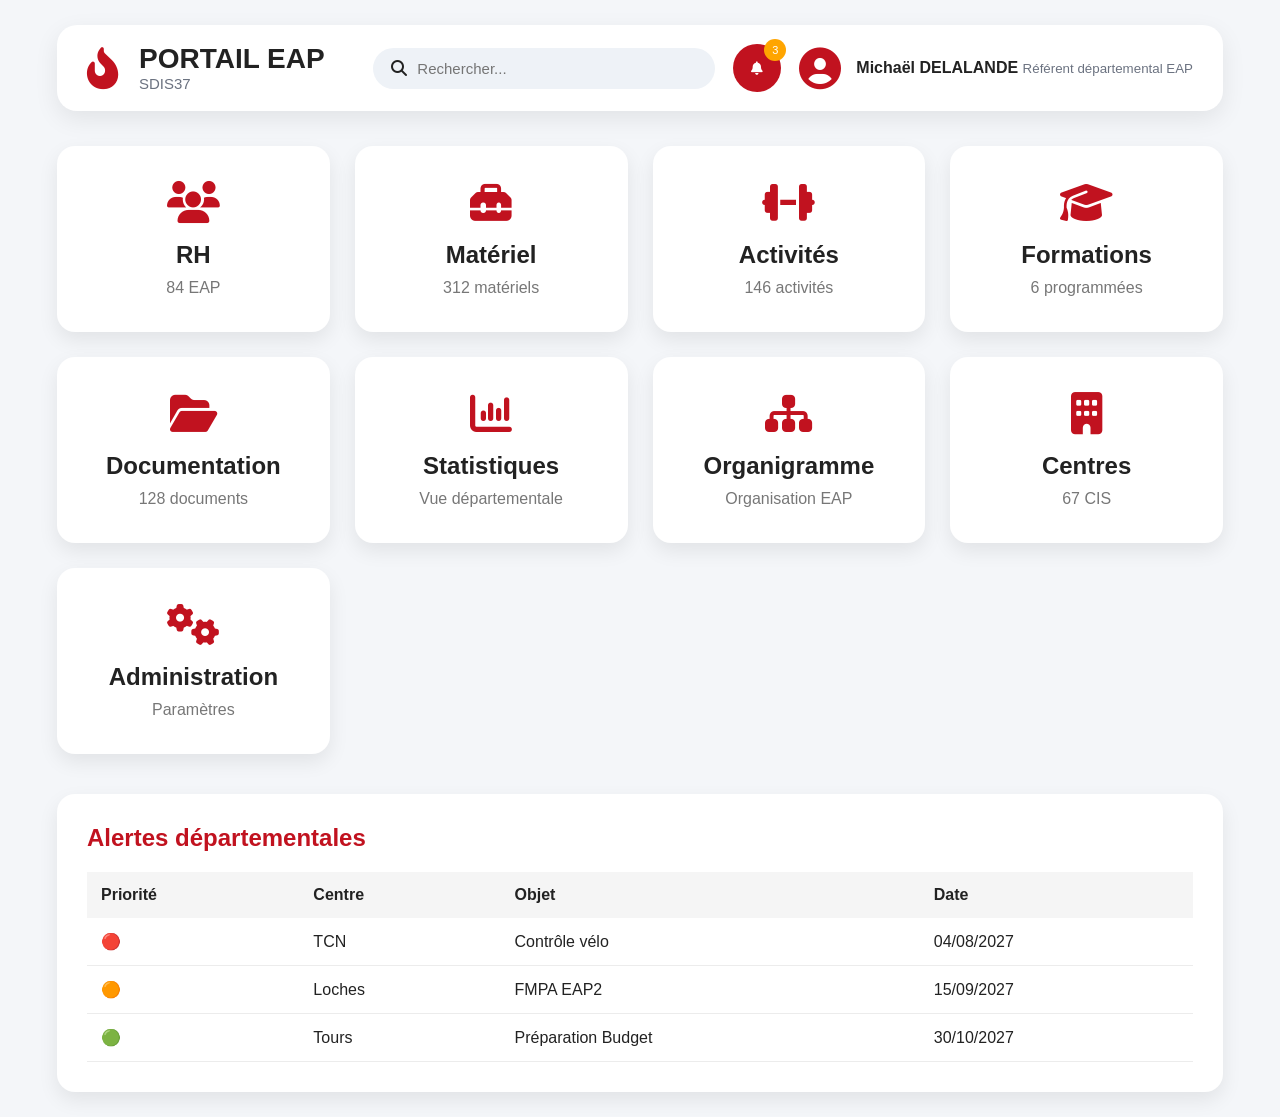
==== index.html @ 797fe512 "Version 1.0 - Base du portail" ====
<!DOCTYPE html>
<html lang="fr">

<head>

    <meta charset="UTF-8">
    <meta name="viewport" content="width=device-width, initial-scale=1.0">

    <title>PORTAIL EAP SDIS37</title>

    <!-- CSS -->
    <link rel="stylesheet" href="css/style.css">

    <!-- Font Awesome -->
    <link rel="stylesheet"
          href="https://cdnjs.cloudflare.com/ajax/libs/font-awesome/6.7.2/css/all.min.css">

</head>

<body>

<div class="container">

    <!-- ==========================
            EN TÊTE
    =========================== -->

    <header class="topbar">

        <div class="logo">

            <i class="fa-solid fa-fire-flame-curved"></i>

            <div>

                <h1>PORTAIL EAP</h1>

                <span>SDIS37</span>

            </div>

        </div>

        <div class="actions">

            <div class="search">

                <i class="fa-solid fa-magnifying-glass"></i>

                <input
                    type="text"
                    placeholder="Rechercher..."
                >

            </div>

            <button class="notification">

                <i class="fa-solid fa-bell"></i>

                <span>3</span>

            </button>

            <div class="profil">

                <i class="fa-solid fa-circle-user"></i>

                <div>

                    <strong>Michaël DELALANDE</strong>

                    <small>Référent départemental EAP</small>

                </div>

            </div>

        </div>

    </header>

    <!-- ==========================
            TABLEAU DE BORD
    =========================== -->

    <main>

        <section class="dashboard">

            <a href="pages/rh.html" class="bloc">

    <i class="fa-solid fa-users"></i>

    <h2>RH</h2>

    <p>84 EAP</p>

</a>

            <div class="bloc">

                <i class="fa-solid fa-toolbox"></i>

                <h2>Matériel</h2>

                <p>312 matériels</p>

            </div>

            <div class="bloc">

                <i class="fa-solid fa-dumbbell"></i>

                <h2>Activités</h2>

                <p>146 activités</p>

            </div>

            <div class="bloc">

                <i class="fa-solid fa-graduation-cap"></i>

                <h2>Formations</h2>

                <p>6 programmées</p>

            </div>

            <div class="bloc">

                <i class="fa-solid fa-folder-open"></i>

                <h2>Documentation</h2>

                <p>128 documents</p>

            </div>

            <div class="bloc">

                <i class="fa-solid fa-chart-column"></i>

                <h2>Statistiques</h2>

                <p>Vue départementale</p>

            </div>

            <div class="bloc">

                <i class="fa-solid fa-sitemap"></i>

                <h2>Organigramme</h2>

                <p>Organisation EAP</p>

            </div>

            <div class="bloc">

                <i class="fa-solid fa-building"></i>

                <h2>Centres</h2>

                <p>67 CIS</p>

            </div>

            <div class="bloc">

                <i class="fa-solid fa-gears"></i>

                <h2>Administration</h2>

                <p>Paramètres</p>

            </div>

        </section>

        <section class="alertes">

            <h2>Alertes départementales</h2>

            <table>

                <thead>

                    <tr>

                        <th>Priorité</th>
                        <th>Centre</th>
                        <th>Objet</th>
                        <th>Date</th>

                    </tr>

                </thead>

                <tbody>

                    <tr>

                        <td>🔴</td>
                        <td>TCN</td>
                        <td>Contrôle vélo</td>
                        <td>04/08/2027</td>

                    </tr>

                    <tr>

                        <td>🟠</td>
                        <td>Loches</td>
                        <td>FMPA EAP2</td>
                        <td>15/09/2027</td>

                    </tr>

                    <tr>

                        <td>🟢</td>
                        <td>Tours</td>
                        <td>Préparation Budget</td>
                        <td>30/10/2027</td>

                    </tr>

                </tbody>

            </table>

        </section>

    </main>

</div>

<script src="js/app.js"></script>

</body>

</html>
---- css/style.css ----
/* ==========================================================
   PORTAIL EAP SDIS37
   Version 0.4
   Auteur : ChatGPT + Michaël DELALANDE
========================================================== */

:root{

    --rouge:#c1121f;
    --rouge-hover:#9f0f19;

    --fond:#f4f6f9;

    --blanc:#ffffff;

    --gris:#6b7280;

    --gris-clair:#eef2f7;

    --vert:#22c55e;

    --orange:#f59e0b;

    --bleu:#2563eb;

    --ombre:0 8px 24px rgba(0,0,0,.08);

    --arrondi:18px;

}

*{

    margin:0;

    padding:0;

    box-sizing:border-box;

    font-family:"Segoe UI",sans-serif;

}

body{

    background:var(--fond);

    color:#222;

}

.container{

    width:95%;

    max-width:1700px;

    margin:auto;

    padding:25px;

}

/* ==========================
   HEADER
========================== */

.topbar{

    background:white;

    border-radius:20px;

    box-shadow:var(--ombre);

    padding:18px 30px;

    display:flex;

    justify-content:space-between;

    align-items:center;

    margin-bottom:30px;

}

.logo{

    display:flex;

    align-items:center;

    gap:20px;

}

.logo i{

    font-size:42px;

    color:var(--rouge);

}

.logo h1{

    font-size:28px;

}

.logo span{

    color:var(--gris);

    font-size:15px;

}

/* ==========================
   ACTIONS
========================== */

.actions{

    display:flex;

    align-items:center;

    gap:18px;

}

.search{

    display:flex;

    align-items:center;

    gap:10px;

    background:var(--gris-clair);

    padding:12px 18px;

    border-radius:40px;

}

.search input{

    border:none;

    outline:none;

    background:none;

    width:280px;

    font-size:15px;

}

.notification{

    border:none;

    cursor:pointer;

    background:var(--rouge);

    color:white;

    width:48px;

    height:48px;

    border-radius:50%;

    position:relative;

    transition:.25s;

}

.notification:hover{

    background:var(--rouge-hover);

}

.notification span{

    position:absolute;

    top:-5px;

    right:-5px;

    width:22px;

    height:22px;

    border-radius:50%;

    background:orange;

    color:white;

    display:flex;

    justify-content:center;

    align-items:center;

    font-size:11px;

}

.profil{

    display:flex;

    align-items:center;

    gap:15px;

}

.profil i{

    font-size:42px;

    color:var(--rouge);

}

.profil small{

    color:var(--gris);

}/*======================================================
TABLEAU DE BORD
======================================================*/

.dashboard{

    display:grid;

    grid-template-columns:repeat(auto-fit,minmax(260px,1fr));

    gap:25px;

    margin-top:35px;

    margin-bottom:40px;

}

.bloc{

    background:white;

    border-radius:18px;

    padding:35px;

    box-shadow:0 8px 20px rgba(0,0,0,.08);

    transition:.25s;

    cursor:pointer;

    text-align:center;

}

.bloc:hover{

    transform:translateY(-8px);

    box-shadow:0 18px 35px rgba(0,0,0,.12);

}

.bloc i{

    font-size:42px;

    color:var(--rouge);

    margin-bottom:18px;

}

.bloc h2{

    font-size:24px;

    margin-bottom:10px;

}

.bloc p{

    color:#777;

}.bloc{

    text-decoration:none;

    color:#222;

}

/*======================================================
ALERTES
======================================================*/

.alertes{

    background:white;

    border-radius:18px;

    padding:30px;

    box-shadow:0 8px 20px rgba(0,0,0,.08);

}

.alertes h2{

    color:var(--rouge);

    margin-bottom:20px;

}

table{

    width:100%;

    border-collapse:collapse;

}

th{

    background:#f5f5f5;

    text-align:left;

    padding:14px;

}

td{

    padding:14px;

    border-bottom:1px solid #ececec;

}

tbody tr:hover{

    background:#fafafa;

}
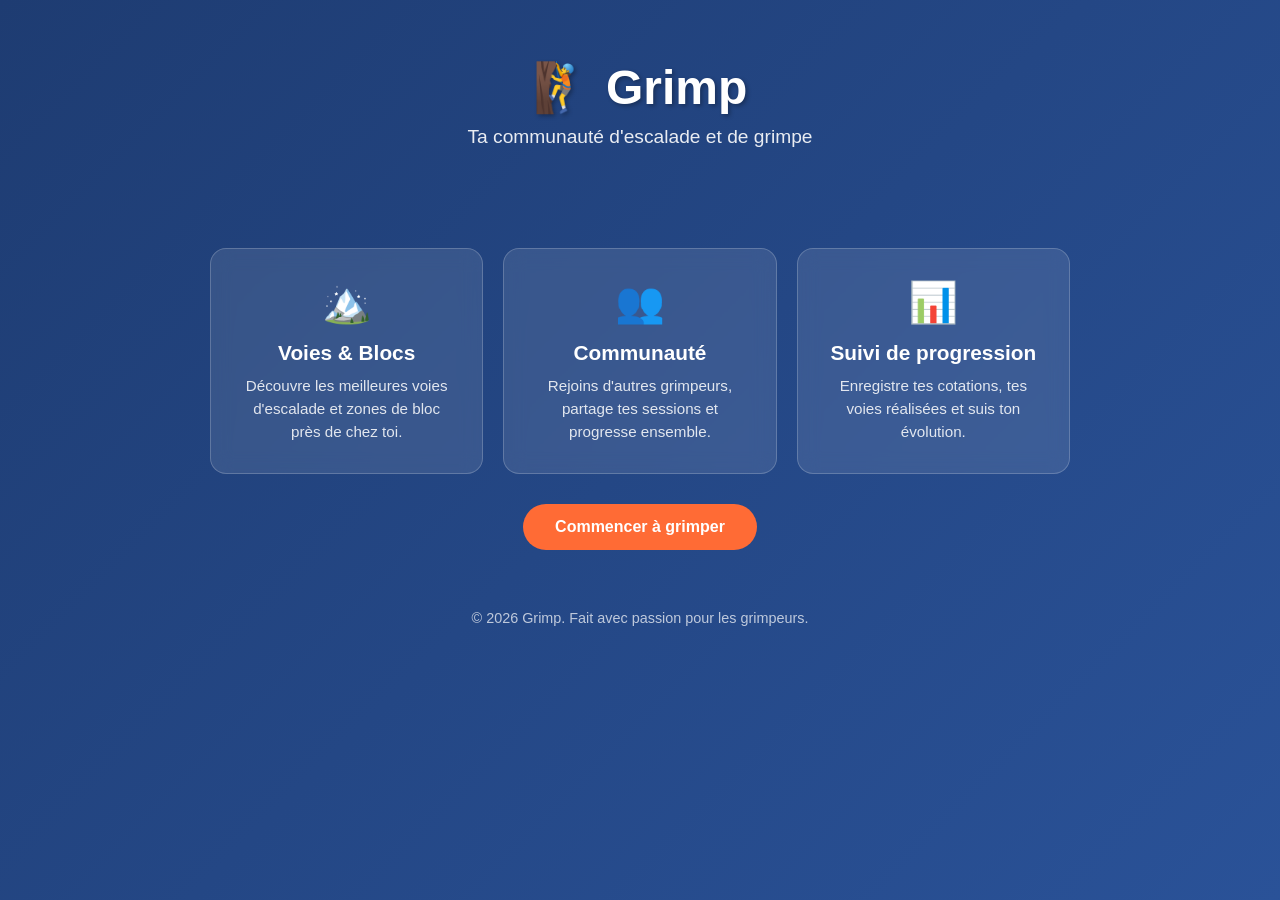
==== commit bae05717: "nouveau code index.html" ====
--- a/index.html
+++ b/index.html
@@ -1,245 +1,147 @@
 <!DOCTYPE html>
 <html lang="fr">
+<head>
+  <meta charset="UTF-8">
+  <meta name="viewport" content="width=device-width, initial-scale=1.0">
+  <title>Grimp - Escalade & Grimpe</title>
+  <style>
+    * {
+      margin: 0;
+      padding: 0;
+      box-sizing: border-box;
+    }
 
-<head>
+    body {
+      font-family: 'Segoe UI', Arial, sans-serif;
+      background: linear-gradient(135deg, #1e3c72 0%, #2a5298 100%);
+      color: #fff;
+      min-height: 100vh;
+    }
 
-    <meta charset="UTF-8">
-    <meta name="viewport" content="width=device-width, initial-scale=1.0">
+    header {
+      text-align: center;
+      padding: 60px 20px 40px;
+    }
 
-    <title>PORTAIL EAP SDIS37</title>
+    header h1 {
+      font-size: 3rem;
+      margin-bottom: 10px;
+      text-shadow: 2px 2px 4px rgba(0,0,0,0.3);
+    }
 
-    <!-- CSS -->
-    <link rel="stylesheet" href="css/style.css">
+    header p {
+      font-size: 1.2rem;
+      opacity: 0.9;
+    }
 
-    <!-- Font Awesome -->
-    <link rel="stylesheet"
-          href="https://cdnjs.cloudflare.com/ajax/libs/font-awesome/6.7.2/css/all.min.css">
+    .container {
+      max-width: 900px;
+      margin: 0 auto;
+      padding: 20px;
+    }
 
+    .cards {
+      display: grid;
+      grid-template-columns: repeat(auto-fit, minmax(250px, 1fr));
+      gap: 20px;
+      margin-top: 40px;
+    }
+
+    .card {
+      background: rgba(255, 255, 255, 0.1);
+      backdrop-filter: blur(10px);
+      border-radius: 16px;
+      padding: 30px;
+      text-align: center;
+      transition: transform 0.3s ease, background 0.3s ease;
+      border: 1px solid rgba(255, 255, 255, 0.2);
+    }
+
+    .card:hover {
+      transform: translateY(-8px);
+      background: rgba(255, 255, 255, 0.18);
+    }
+
+    .card .icon {
+      font-size: 2.5rem;
+      margin-bottom: 15px;
+    }
+
+    .card h3 {
+      margin-bottom: 10px;
+      font-size: 1.3rem;
+    }
+
+    .card p {
+      opacity: 0.85;
+      font-size: 0.95rem;
+      line-height: 1.5;
+    }
+
+    footer {
+      text-align: center;
+      padding: 40px 20px;
+      opacity: 0.7;
+      font-size: 0.9rem;
+    }
+
+    .btn {
+      display: inline-block;
+      margin-top: 30px;
+      padding: 14px 32px;
+      background: #ff6b35;
+      color: #fff;
+      text-decoration: none;
+      border-radius: 30px;
+      font-weight: bold;
+      transition: background 0.3s ease;
+    }
+
+    .btn:hover {
+      background: #e85a2a;
+    }
+
+    .center {
+      text-align: center;
+    }
+  </style>
 </head>
-
 <body>
 
-<div class="container">
+  <header>
+    <h1>🧗 Grimp</h1>
+    <p>Ta communauté d'escalade et de grimpe</p>
+  </header>
 
-    <!-- ==========================
-            EN TÊTE
-    =========================== -->
+  <div class="container">
+    <div class="cards">
+      <div class="card">
+        <div class="icon">🏔️</div>
+        <h3>Voies & Blocs</h3>
+        <p>Découvre les meilleures voies d'escalade et zones de bloc près de chez toi.</p>
+      </div>
 
-    <header class="topbar">
+      <div class="card">
+        <div class="icon">👥</div>
+        <h3>Communauté</h3>
+        <p>Rejoins d'autres grimpeurs, partage tes sessions et progresse ensemble.</p>
+      </div>
 
-        <div class="logo">
+      <div class="card">
+        <div class="icon">📊</div>
+        <h3>Suivi de progression</h3>
+        <p>Enregistre tes cotations, tes voies réalisées et suis ton évolution.</p>
+      </div>
+    </div>
 
-            <i class="fa-solid fa-fire-flame-curved"></i>
+    <div class="center">
+      <a href="#" class="btn">Commencer à grimper</a>
+    </div>
+  </div>
 
-            <div>
-
-                <h1>PORTAIL EAP</h1>
-
-                <span>SDIS37</span>
-
-            </div>
-
-        </div>
-
-        <div class="actions">
-
-            <div class="search">
-
-                <i class="fa-solid fa-magnifying-glass"></i>
-
-                <input
-                    type="text"
-                    placeholder="Rechercher..."
-                >
-
-            </div>
-
-            <button class="notification">
-
-                <i class="fa-solid fa-bell"></i>
-
-                <span>3</span>
-
-            </button>
-
-            <div class="profil">
-
-                <i class="fa-solid fa-circle-user"></i>
-
-                <div>
-
-                    <strong>Michaël DELALANDE</strong>
-
-                    <small>Référent départemental EAP</small>
-
-                </div>
-
-            </div>
-
-        </div>
-
-    </header>
-
-    <!-- ==========================
-            TABLEAU DE BORD
-    =========================== -->
-
-    <main>
-
-        <section class="dashboard">
-
-            <a href="pages/rh.html" class="bloc">
-
-    <i class="fa-solid fa-users"></i>
-
-    <h2>RH</h2>
-
-    <p>84 EAP</p>
-
-</a>
-
-            <div class="bloc">
-
-                <i class="fa-solid fa-toolbox"></i>
-
-                <h2>Matériel</h2>
-
-                <p>312 matériels</p>
-
-            </div>
-
-            <div class="bloc">
-
-                <i class="fa-solid fa-dumbbell"></i>
-
-                <h2>Activités</h2>
-
-                <p>146 activités</p>
-
-            </div>
-
-            <div class="bloc">
-
-                <i class="fa-solid fa-graduation-cap"></i>
-
-                <h2>Formations</h2>
-
-                <p>6 programmées</p>
-
-            </div>
-
-            <div class="bloc">
-
-                <i class="fa-solid fa-folder-open"></i>
-
-                <h2>Documentation</h2>
-
-                <p>128 documents</p>
-
-            </div>
-
-            <div class="bloc">
-
-                <i class="fa-solid fa-chart-column"></i>
-
-                <h2>Statistiques</h2>
-
-                <p>Vue départementale</p>
-
-            </div>
-
-            <div class="bloc">
-
-                <i class="fa-solid fa-sitemap"></i>
-
-                <h2>Organigramme</h2>
-
-                <p>Organisation EAP</p>
-
-            </div>
-
-            <div class="bloc">
-
-                <i class="fa-solid fa-building"></i>
-
-                <h2>Centres</h2>
-
-                <p>67 CIS</p>
-
-            </div>
-
-            <div class="bloc">
-
-                <i class="fa-solid fa-gears"></i>
-
-                <h2>Administration</h2>
-
-                <p>Paramètres</p>
-
-            </div>
-
-        </section>
-
-        <section class="alertes">
-
-            <h2>Alertes départementales</h2>
-
-            <table>
-
-                <thead>
-
-                    <tr>
-
-                        <th>Priorité</th>
-                        <th>Centre</th>
-                        <th>Objet</th>
-                        <th>Date</th>
-
-                    </tr>
-
-                </thead>
-
-                <tbody>
-
-                    <tr>
-
-                        <td>🔴</td>
-                        <td>TCN</td>
-                        <td>Contrôle vélo</td>
-                        <td>04/08/2027</td>
-
-                    </tr>
-
-                    <tr>
-
-                        <td>🟠</td>
-                        <td>Loches</td>
-                        <td>FMPA EAP2</td>
-                        <td>15/09/2027</td>
-
-                    </tr>
-
-                    <tr>
-
-                        <td>🟢</td>
-                        <td>Tours</td>
-                        <td>Préparation Budget</td>
-                        <td>30/10/2027</td>
-
-                    </tr>
-
-                </tbody>
-
-            </table>
-
-        </section>
-
-    </main>
-
-</div>
-
-<script src="js/app.js"></script>
+  <footer>
+    <p>&copy; 2026 Grimp. Fait avec passion pour les grimpeurs.</p>
+  </footer>
 
 </body>
-
-</html>+</html>
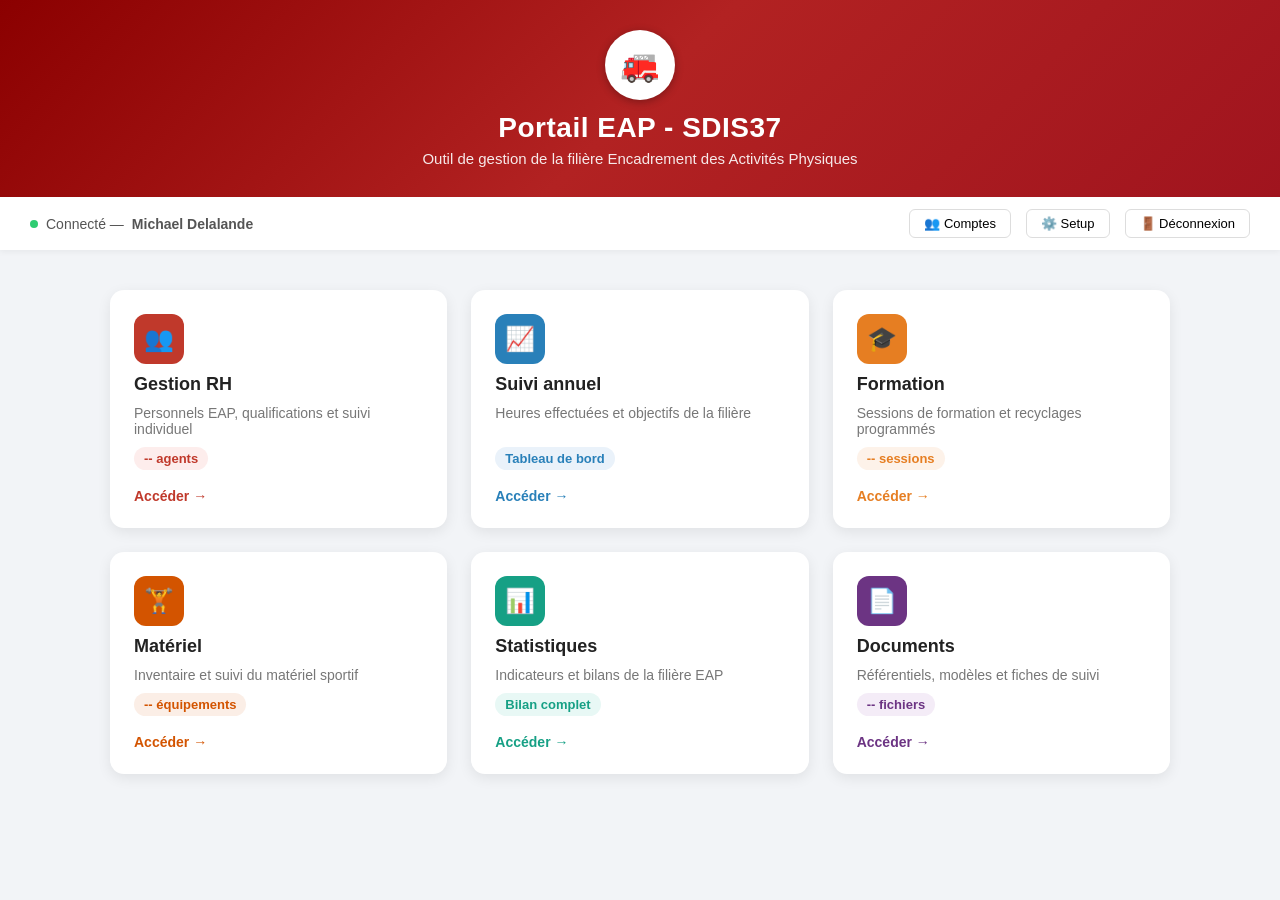
==== commit aec971a0: "nouveau index.html" ====
--- a/index.html
+++ b/index.html
@@ -1,147 +1,249 @@
 <!DOCTYPE html>
 <html lang="fr">
 <head>
-  <meta charset="UTF-8">
-  <meta name="viewport" content="width=device-width, initial-scale=1.0">
-  <title>Grimp - Escalade & Grimpe</title>
-  <style>
-    * {
-      margin: 0;
-      padding: 0;
-      box-sizing: border-box;
-    }
-
-    body {
-      font-family: 'Segoe UI', Arial, sans-serif;
-      background: linear-gradient(135deg, #1e3c72 0%, #2a5298 100%);
-      color: #fff;
-      min-height: 100vh;
-    }
-
-    header {
-      text-align: center;
-      padding: 60px 20px 40px;
-    }
-
-    header h1 {
-      font-size: 3rem;
-      margin-bottom: 10px;
-      text-shadow: 2px 2px 4px rgba(0,0,0,0.3);
-    }
-
-    header p {
-      font-size: 1.2rem;
-      opacity: 0.9;
-    }
-
-    .container {
-      max-width: 900px;
-      margin: 0 auto;
-      padding: 20px;
-    }
-
-    .cards {
-      display: grid;
-      grid-template-columns: repeat(auto-fit, minmax(250px, 1fr));
-      gap: 20px;
-      margin-top: 40px;
-    }
-
-    .card {
-      background: rgba(255, 255, 255, 0.1);
-      backdrop-filter: blur(10px);
-      border-radius: 16px;
-      padding: 30px;
-      text-align: center;
-      transition: transform 0.3s ease, background 0.3s ease;
-      border: 1px solid rgba(255, 255, 255, 0.2);
-    }
-
-    .card:hover {
-      transform: translateY(-8px);
-      background: rgba(255, 255, 255, 0.18);
-    }
-
-    .card .icon {
-      font-size: 2.5rem;
-      margin-bottom: 15px;
-    }
-
-    .card h3 {
-      margin-bottom: 10px;
-      font-size: 1.3rem;
-    }
-
-    .card p {
-      opacity: 0.85;
-      font-size: 0.95rem;
-      line-height: 1.5;
-    }
-
-    footer {
-      text-align: center;
-      padding: 40px 20px;
-      opacity: 0.7;
-      font-size: 0.9rem;
-    }
-
-    .btn {
-      display: inline-block;
-      margin-top: 30px;
-      padding: 14px 32px;
-      background: #ff6b35;
-      color: #fff;
-      text-decoration: none;
-      border-radius: 30px;
-      font-weight: bold;
-      transition: background 0.3s ease;
-    }
-
-    .btn:hover {
-      background: #e85a2a;
-    }
-
-    .center {
-      text-align: center;
-    }
-  </style>
+<meta charset="UTF-8">
+<meta name="viewport" content="width=device-width, initial-scale=1.0">
+<title>Portail EAP - SDIS37</title>
+<style>
+  * { margin: 0; padding: 0; box-sizing: border-box; }
+
+  body {
+    font-family: 'Segoe UI', Arial, sans-serif;
+    background: #f2f4f7;
+    color: #333;
+  }
+
+  /* ===== HEADER ===== */
+  header {
+    background: linear-gradient(135deg, #8B0000 0%, #B22222 50%, #A0141E 100%);
+    color: #fff;
+    padding: 30px 20px;
+    text-align: center;
+    box-shadow: 0 4px 12px rgba(0,0,0,0.2);
+  }
+
+  .emblem {
+    width: 70px;
+    height: 70px;
+    border-radius: 50%;
+    background: #fff;
+    display: flex;
+    align-items: center;
+    justify-content: center;
+    margin: 0 auto 12px;
+    font-size: 32px;
+    box-shadow: 0 2px 8px rgba(0,0,0,0.3);
+  }
+
+  header h1 {
+    font-size: 28px;
+    font-weight: 700;
+    letter-spacing: 0.5px;
+  }
+
+  header p {
+    font-size: 15px;
+    opacity: 0.9;
+    margin-top: 6px;
+  }
+
+  /* ===== SOUS-BARRE ===== */
+  .subbar {
+    background: #fff;
+    display: flex;
+    justify-content: space-between;
+    align-items: center;
+    padding: 12px 30px;
+    font-size: 14px;
+    color: #555;
+    box-shadow: 0 2px 6px rgba(0,0,0,0.05);
+    flex-wrap: wrap;
+    gap: 10px;
+  }
+
+  .subbar .left { display: flex; align-items: center; gap: 8px; }
+  .subbar .dot {
+    width: 8px; height: 8px; border-radius: 50%;
+    background: #2ecc71; display: inline-block;
+  }
+
+  .subbar .right { display: flex; gap: 15px; }
+  .subbar button {
+    background: none;
+    border: 1px solid #ddd;
+    padding: 6px 14px;
+    border-radius: 6px;
+    font-size: 13px;
+    cursor: pointer;
+    transition: 0.2s;
+  }
+  .subbar button:hover { background: #f0f0f0; }
+
+  /* ===== GRILLE DE CARTES ===== */
+  .grid {
+    max-width: 1100px;
+    margin: 40px auto;
+    padding: 0 20px;
+    display: grid;
+    grid-template-columns: repeat(auto-fit, minmax(280px, 1fr));
+    gap: 24px;
+  }
+
+  .card {
+    background: #fff;
+    border-radius: 14px;
+    padding: 24px;
+    box-shadow: 0 4px 14px rgba(0,0,0,0.08);
+    transition: transform 0.2s, box-shadow 0.2s;
+    display: flex;
+    flex-direction: column;
+    gap: 10px;
+  }
+
+  .card:hover {
+    transform: translateY(-4px);
+    box-shadow: 0 8px 22px rgba(0,0,0,0.14);
+  }
+
+  .icon {
+    width: 50px;
+    height: 50px;
+    border-radius: 12px;
+    display: flex;
+    align-items: center;
+    justify-content: center;
+    font-size: 24px;
+    color: #fff;
+  }
+
+  .card h2 {
+    font-size: 18px;
+    font-weight: 700;
+    color: #222;
+  }
+
+  .card p {
+    font-size: 14px;
+    color: #777;
+    flex-grow: 1;
+  }
+
+  .badge {
+    font-size: 13px;
+    font-weight: 600;
+    color: #444;
+    background: #f2f2f2;
+    padding: 4px 10px;
+    border-radius: 20px;
+    width: fit-content;
+  }
+
+  .card a {
+    text-decoration: none;
+    font-size: 14px;
+    font-weight: 600;
+    margin-top: 8px;
+    display: inline-block;
+  }
+
+  /* Couleurs par bloc */
+  .rh .icon { background: #C0392B; }
+  .rh .badge { color: #C0392B; background: #FDEDEC; }
+  .rh a { color: #C0392B; }
+
+  .suivi .icon { background: #2980B9; }
+  .suivi .badge { color: #2980B9; background: #EAF2FA; }
+  .suivi a { color: #2980B9; }
+
+  .formation .icon { background: #E67E22; }
+  .formation .badge { color: #E67E22; background: #FDF2E9; }
+  .formation a { color: #E67E22; }
+
+  .materiel .icon { background: #D35400; }
+  .materiel .badge { color: #D35400; background: #FBEEE6; }
+  .materiel a { color: #D35400; }
+
+  .stats .icon { background: #16A085; }
+  .stats .badge { color: #16A085; background: #E8F8F5; }
+  .stats a { color: #16A085; }
+
+  .docs .icon { background: #6C3483; }
+  .docs .badge { color: #6C3483; background: #F4ECF7; }
+  .docs a { color: #6C3483; }
+
+</style>
 </head>
 <body>
 
-  <header>
-    <h1>🧗 Grimp</h1>
-    <p>Ta communauté d'escalade et de grimpe</p>
-  </header>
-
-  <div class="container">
-    <div class="cards">
-      <div class="card">
-        <div class="icon">🏔️</div>
-        <h3>Voies & Blocs</h3>
-        <p>Découvre les meilleures voies d'escalade et zones de bloc près de chez toi.</p>
-      </div>
-
-      <div class="card">
-        <div class="icon">👥</div>
-        <h3>Communauté</h3>
-        <p>Rejoins d'autres grimpeurs, partage tes sessions et progresse ensemble.</p>
-      </div>
-
-      <div class="card">
-        <div class="icon">📊</div>
-        <h3>Suivi de progression</h3>
-        <p>Enregistre tes cotations, tes voies réalisées et suis ton évolution.</p>
-      </div>
-    </div>
-
-    <div class="center">
-      <a href="#" class="btn">Commencer à grimper</a>
-    </div>
-  </div>
-
-  <footer>
-    <p>&copy; 2026 Grimp. Fait avec passion pour les grimpeurs.</p>
-  </footer>
+<header>
+  <div class="emblem">🚒</div>
+  <h1>Portail EAP - SDIS37</h1>
+  <p>Outil de gestion de la filière Encadrement des Activités Physiques</p>
+</header>
+
+<div class="subbar">
+  <div class="left">
+    <span class="dot"></span>
+    Connecté — <strong>Michael Delalande</strong>
+  </div>
+  <div class="right">
+    <button>👥 Comptes</button>
+    <button>⚙️ Setup</button>
+    <button>🚪 Déconnexion</button>
+  </div>
+</div>
+
+<div class="grid">
+
+  <div class="card rh">
+    <div class="icon">👥</div>
+    <h2>Gestion RH</h2>
+    <p>Personnels EAP, qualifications et suivi individuel</p>
+    <span class="badge">-- agents</span>
+    <a href="#">Accéder →</a>
+  </div>
+
+  <div class="card suivi">
+    <div class="icon">📈</div>
+    <h2>Suivi annuel</h2>
+    <p>Heures effectuées et objectifs de la filière</p>
+    <span class="badge">Tableau de bord</span>
+    <a href="#">Accéder →</a>
+  </div>
+
+  <div class="card formation">
+    <div class="icon">🎓</div>
+    <h2>Formation</h2>
+    <p>Sessions de formation et recyclages programmés</p>
+    <span class="badge">-- sessions</span>
+    <a href="#">Accéder →</a>
+  </div>
+
+  <div class="card materiel">
+    <div class="icon">🏋️</div>
+    <h2>Matériel</h2>
+    <p>Inventaire et suivi du matériel sportif</p>
+    <span class="badge">-- équipements</span>
+    <a href="#">Accéder →</a>
+  </div>
+
+  <div class="card stats">
+    <div class="icon">📊</div>
+    <h2>Statistiques</h2>
+    <p>Indicateurs et bilans de la filière EAP</p>
+    <span class="badge">Bilan complet</span>
+    <a href="#">Accéder →</a>
+  </div>
+
+  <div class="card docs">
+    <div class="icon">📄</div>
+    <h2>Documents</h2>
+    <p>Référentiels, modèles et fiches de suivi</p>
+    <span class="badge">-- fichiers</span>
+    <a href="#">Accéder →</a>
+  </div>
+
+</div>
 
 </body>
 </html>
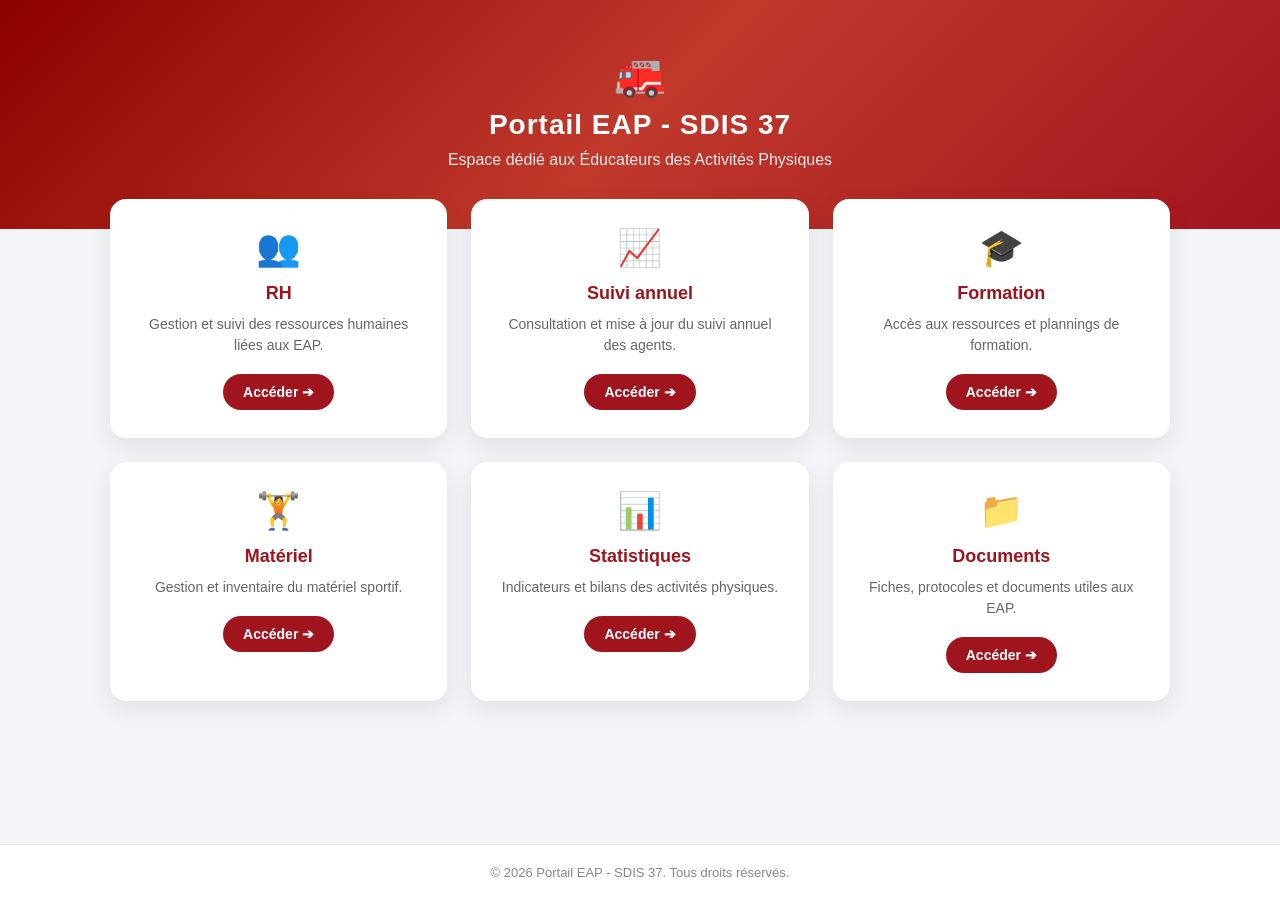
==== commit 3e387793: "index.html" ====
--- a/index.html
+++ b/index.html
@@ -3,7 +3,7 @@
 <head>
 <meta charset="UTF-8">
 <meta name="viewport" content="width=device-width, initial-scale=1.0">
-<title>Portail EAP - SDIS37</title>
+<title>Portail EAP - SDIS 37</title>
 <style>
   * { margin: 0; padding: 0; box-sizing: border-box; }
 
@@ -11,79 +11,46 @@
     font-family: 'Segoe UI', Arial, sans-serif;
     background: #f2f4f7;
     color: #333;
+    min-height: 100vh;
+    display: flex;
+    flex-direction: column;
   }
 
   /* ===== HEADER ===== */
   header {
-    background: linear-gradient(135deg, #8B0000 0%, #B22222 50%, #A0141E 100%);
+    background: linear-gradient(135deg, #8B0000 0%, #C0392B 50%, #A0141E 100%);
     color: #fff;
-    padding: 30px 20px;
+    padding: 50px 20px 60px;
     text-align: center;
-    box-shadow: 0 4px 12px rgba(0,0,0,0.2);
   }
 
-  .emblem {
-    width: 70px;
-    height: 70px;
-    border-radius: 50%;
-    background: #fff;
-    display: flex;
-    align-items: center;
-    justify-content: center;
-    margin: 0 auto 12px;
-    font-size: 32px;
-    box-shadow: 0 2px 8px rgba(0,0,0,0.3);
+  header .logo {
+    font-size: 42px;
+    margin-bottom: 10px;
   }
 
   header h1 {
     font-size: 28px;
     font-weight: 700;
-    letter-spacing: 0.5px;
+    letter-spacing: 1px;
   }
 
   header p {
-    font-size: 15px;
+    margin-top: 10px;
+    font-size: 16px;
     opacity: 0.9;
-    margin-top: 6px;
   }
 
-  /* ===== SOUS-BARRE ===== */
-  .subbar {
-    background: #fff;
-    display: flex;
-    justify-content: space-between;
-    align-items: center;
-    padding: 12px 30px;
-    font-size: 14px;
-    color: #555;
-    box-shadow: 0 2px 6px rgba(0,0,0,0.05);
-    flex-wrap: wrap;
-    gap: 10px;
+  /* ===== MAIN ===== */
+  main {
+    flex: 1;
+    max-width: 1100px;
+    margin: -30px auto 40px;
+    padding: 0 20px;
+    width: 100%;
   }
 
-  .subbar .left { display: flex; align-items: center; gap: 8px; }
-  .subbar .dot {
-    width: 8px; height: 8px; border-radius: 50%;
-    background: #2ecc71; display: inline-block;
-  }
-
-  .subbar .right { display: flex; gap: 15px; }
-  .subbar button {
-    background: none;
-    border: 1px solid #ddd;
-    padding: 6px 14px;
-    border-radius: 6px;
-    font-size: 13px;
-    cursor: pointer;
-    transition: 0.2s;
-  }
-  .subbar button:hover { background: #f0f0f0; }
-
-  /* ===== GRILLE DE CARTES ===== */
   .grid {
-    max-width: 1100px;
-    margin: 40px auto;
-    padding: 0 20px;
     display: grid;
     grid-template-columns: repeat(auto-fit, minmax(280px, 1fr));
     gap: 24px;
@@ -91,159 +58,122 @@
 
   .card {
     background: #fff;
-    border-radius: 14px;
-    padding: 24px;
-    box-shadow: 0 4px 14px rgba(0,0,0,0.08);
-    transition: transform 0.2s, box-shadow 0.2s;
-    display: flex;
-    flex-direction: column;
-    gap: 10px;
+    border-radius: 16px;
+    padding: 28px 24px;
+    box-shadow: 0 8px 24px rgba(0,0,0,0.08);
+    text-align: center;
+    transition: transform 0.2s ease, box-shadow 0.2s ease;
   }
 
   .card:hover {
-    transform: translateY(-4px);
-    box-shadow: 0 8px 22px rgba(0,0,0,0.14);
+    transform: translateY(-6px);
+    box-shadow: 0 12px 28px rgba(0,0,0,0.14);
   }
 
-  .icon {
-    width: 50px;
-    height: 50px;
-    border-radius: 12px;
-    display: flex;
-    align-items: center;
-    justify-content: center;
-    font-size: 24px;
-    color: #fff;
+  .card .icon {
+    font-size: 36px;
+    margin-bottom: 14px;
   }
 
   .card h2 {
     font-size: 18px;
-    font-weight: 700;
-    color: #222;
+    margin-bottom: 10px;
+    color: #A0141E;
   }
 
   .card p {
     font-size: 14px;
-    color: #777;
-    flex-grow: 1;
-  }
-
-  .badge {
-    font-size: 13px;
-    font-weight: 600;
-    color: #444;
-    background: #f2f2f2;
-    padding: 4px 10px;
-    border-radius: 20px;
-    width: fit-content;
+    color: #666;
+    line-height: 1.5;
+    margin-bottom: 18px;
   }
 
   .card a {
+    display: inline-block;
+    background: #A0141E;
+    color: #fff;
     text-decoration: none;
+    padding: 10px 20px;
+    border-radius: 30px;
     font-size: 14px;
     font-weight: 600;
-    margin-top: 8px;
-    display: inline-block;
+    transition: background 0.2s ease;
   }
 
-  /* Couleurs par bloc */
-  .rh .icon { background: #C0392B; }
-  .rh .badge { color: #C0392B; background: #FDEDEC; }
-  .rh a { color: #C0392B; }
+  .card a:hover {
+    background: #8B0000;
+  }
 
-  .suivi .icon { background: #2980B9; }
-  .suivi .badge { color: #2980B9; background: #EAF2FA; }
-  .suivi a { color: #2980B9; }
-
-  .formation .icon { background: #E67E22; }
-  .formation .badge { color: #E67E22; background: #FDF2E9; }
-  .formation a { color: #E67E22; }
-
-  .materiel .icon { background: #D35400; }
-  .materiel .badge { color: #D35400; background: #FBEEE6; }
-  .materiel a { color: #D35400; }
-
-  .stats .icon { background: #16A085; }
-  .stats .badge { color: #16A085; background: #E8F8F5; }
-  .stats a { color: #16A085; }
-
-  .docs .icon { background: #6C3483; }
-  .docs .badge { color: #6C3483; background: #F4ECF7; }
-  .docs a { color: #6C3483; }
-
+  /* ===== FOOTER ===== */
+  footer {
+    text-align: center;
+    padding: 20px;
+    font-size: 13px;
+    color: #888;
+    background: #fff;
+    border-top: 1px solid #eee;
+  }
 </style>
 </head>
 <body>
 
 <header>
-  <div class="emblem">🚒</div>
-  <h1>Portail EAP - SDIS37</h1>
-  <p>Outil de gestion de la filière Encadrement des Activités Physiques</p>
+  <div class="logo">🚒</div>
+  <h1>Portail EAP - SDIS 37</h1>
+  <p>Espace dédié aux Éducateurs des Activités Physiques</p>
 </header>
 
-<div class="subbar">
-  <div class="left">
-    <span class="dot"></span>
-    Connecté — <strong>Michael Delalande</strong>
+<main>
+  <div class="grid">
+
+    <div class="card">
+      <div class="icon">👥</div>
+      <h2>RH</h2>
+      <p>Gestion et suivi des ressources humaines liées aux EAP.</p>
+      <a href="#">Accéder ➔</a>
+    </div>
+
+    <div class="card">
+      <div class="icon">📈</div>
+      <h2>Suivi annuel</h2>
+      <p>Consultation et mise à jour du suivi annuel des agents.</p>
+      <a href="#">Accéder ➔</a>
+    </div>
+
+    <div class="card">
+      <div class="icon">🎓</div>
+      <h2>Formation</h2>
+      <p>Accès aux ressources et plannings de formation.</p>
+      <a href="#">Accéder ➔</a>
+    </div>
+
+    <div class="card">
+      <div class="icon">🏋️</div>
+      <h2>Matériel</h2>
+      <p>Gestion et inventaire du matériel sportif.</p>
+      <a href="#">Accéder ➔</a>
+    </div>
+
+    <div class="card">
+      <div class="icon">📊</div>
+      <h2>Statistiques</h2>
+      <p>Indicateurs et bilans des activités physiques.</p>
+      <a href="#">Accéder ➔</a>
+    </div>
+
+    <div class="card">
+      <div class="icon">📁</div>
+      <h2>Documents</h2>
+      <p>Fiches, protocoles et documents utiles aux EAP.</p>
+      <a href="#">Accéder ➔</a>
+    </div>
+
   </div>
-  <div class="right">
-    <button>👥 Comptes</button>
-    <button>⚙️ Setup</button>
-    <button>🚪 Déconnexion</button>
-  </div>
-</div>
+</main>
 
-<div class="grid">
-
-  <div class="card rh">
-    <div class="icon">👥</div>
-    <h2>Gestion RH</h2>
-    <p>Personnels EAP, qualifications et suivi individuel</p>
-    <span class="badge">-- agents</span>
-    <a href="#">Accéder →</a>
-  </div>
-
-  <div class="card suivi">
-    <div class="icon">📈</div>
-    <h2>Suivi annuel</h2>
-    <p>Heures effectuées et objectifs de la filière</p>
-    <span class="badge">Tableau de bord</span>
-    <a href="#">Accéder →</a>
-  </div>
-
-  <div class="card formation">
-    <div class="icon">🎓</div>
-    <h2>Formation</h2>
-    <p>Sessions de formation et recyclages programmés</p>
-    <span class="badge">-- sessions</span>
-    <a href="#">Accéder →</a>
-  </div>
-
-  <div class="card materiel">
-    <div class="icon">🏋️</div>
-    <h2>Matériel</h2>
-    <p>Inventaire et suivi du matériel sportif</p>
-    <span class="badge">-- équipements</span>
-    <a href="#">Accéder →</a>
-  </div>
-
-  <div class="card stats">
-    <div class="icon">📊</div>
-    <h2>Statistiques</h2>
-    <p>Indicateurs et bilans de la filière EAP</p>
-    <span class="badge">Bilan complet</span>
-    <a href="#">Accéder →</a>
-  </div>
-
-  <div class="card docs">
-    <div class="icon">📄</div>
-    <h2>Documents</h2>
-    <p>Référentiels, modèles et fiches de suivi</p>
-    <span class="badge">-- fichiers</span>
-    <a href="#">Accéder →</a>
-  </div>
-
-</div>
+<footer>
+  © 2026 Portail EAP - SDIS 37. Tous droits réservés.
+</footer>
 
 </body>
 </html>
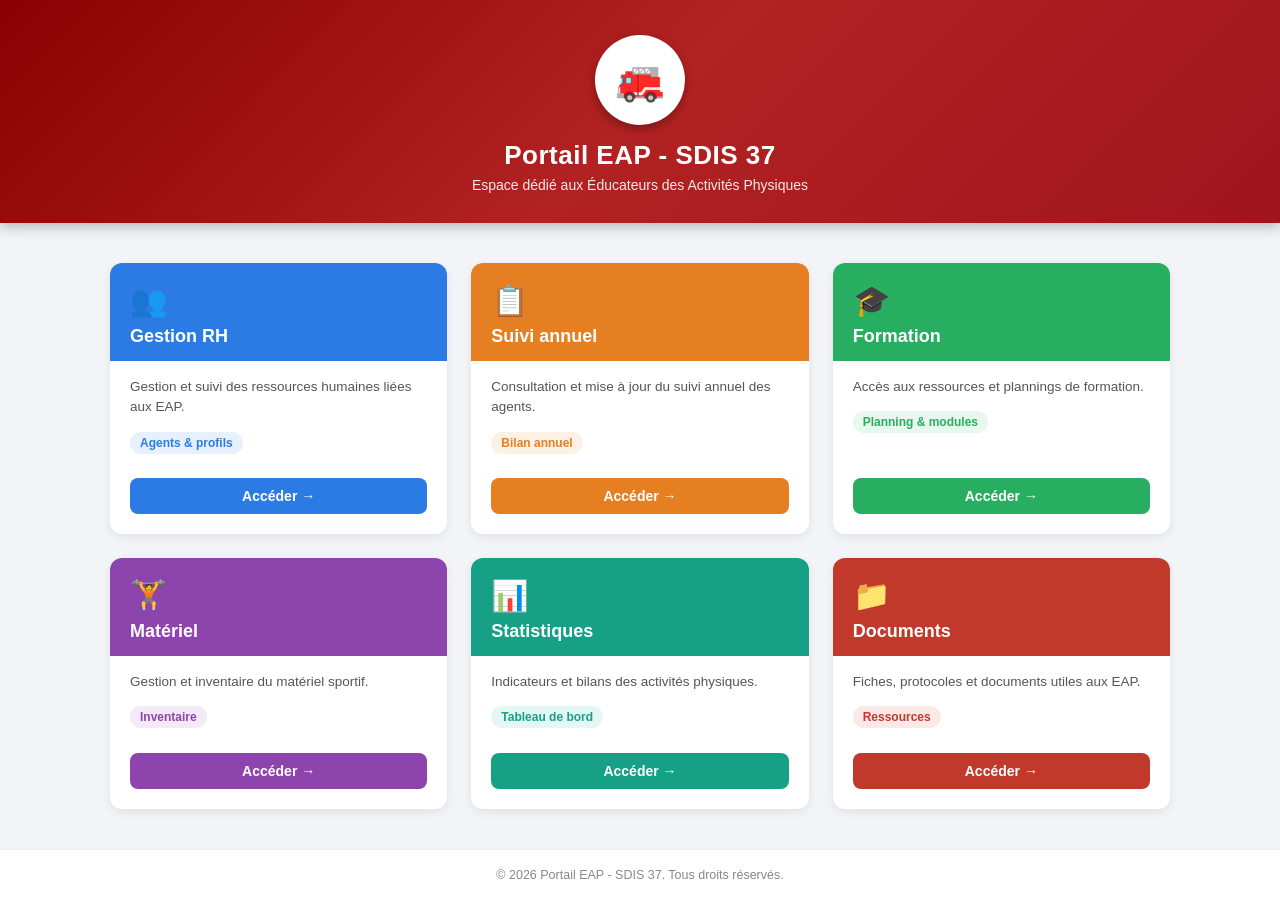
==== commit 8f045679: "nouveau index.html" ====
--- a/index.html
+++ b/index.html
@@ -18,39 +18,44 @@
 
   /* ===== HEADER ===== */
   header {
-    background: linear-gradient(135deg, #8B0000 0%, #C0392B 50%, #A0141E 100%);
+    background: linear-gradient(135deg, #8B0000 0%, #B22222 50%, #A0141E 100%);
     color: #fff;
-    padding: 50px 20px 60px;
+    padding: 35px 20px 30px;
     text-align: center;
-  }
-
-  header .logo {
-    font-size: 42px;
-    margin-bottom: 10px;
+    box-shadow: 0 4px 12px rgba(0,0,0,0.25);
+  }
+
+  .logo-circle {
+    width: 90px;
+    height: 90px;
+    background: #fff;
+    border-radius: 50%;
+    margin: 0 auto 15px;
+    display: flex;
+    align-items: center;
+    justify-content: center;
+    box-shadow: 0 4px 10px rgba(0,0,0,0.3);
+    font-size: 40px;
   }
 
   header h1 {
-    font-size: 28px;
+    font-size: 26px;
     font-weight: 700;
-    letter-spacing: 1px;
+    letter-spacing: 0.5px;
   }
 
   header p {
-    margin-top: 10px;
-    font-size: 16px;
+    font-size: 14px;
     opacity: 0.9;
-  }
-
-  /* ===== MAIN ===== */
+    margin-top: 6px;
+  }
+
+  /* ===== MAIN GRID ===== */
   main {
     flex: 1;
     max-width: 1100px;
-    margin: -30px auto 40px;
-    padding: 0 20px;
-    width: 100%;
-  }
-
-  .grid {
+    margin: 0 auto;
+    padding: 40px 20px;
     display: grid;
     grid-template-columns: repeat(auto-fit, minmax(280px, 1fr));
     gap: 24px;
@@ -58,57 +63,97 @@
 
   .card {
     background: #fff;
-    border-radius: 16px;
-    padding: 28px 24px;
-    box-shadow: 0 8px 24px rgba(0,0,0,0.08);
+    border-radius: 12px;
+    overflow: hidden;
+    box-shadow: 0 3px 10px rgba(0,0,0,0.08);
+    display: flex;
+    flex-direction: column;
+    transition: transform 0.2s ease, box-shadow 0.2s ease;
+  }
+
+  .card:hover {
+    transform: translateY(-4px);
+    box-shadow: 0 8px 18px rgba(0,0,0,0.15);
+  }
+
+  .card-header {
+    padding: 20px 20px 14px;
+    color: #fff;
+  }
+
+  .card-header .icon {
+    font-size: 30px;
+    margin-bottom: 8px;
+    display: block;
+  }
+
+  .card-header h2 {
+    font-size: 18px;
+    font-weight: 600;
+  }
+
+  .card-body {
+    padding: 16px 20px 20px;
+    display: flex;
+    flex-direction: column;
+    flex: 1;
+  }
+
+  .card-body p {
+    font-size: 13.5px;
+    color: #555;
+    line-height: 1.5;
+    margin-bottom: 14px;
+  }
+
+  .badge {
+    display: inline-block;
+    font-size: 12px;
+    font-weight: 600;
+    padding: 4px 10px;
+    border-radius: 20px;
+    margin-bottom: 16px;
+    width: fit-content;
+  }
+
+  .btn {
+    margin-top: auto;
+    text-decoration: none;
     text-align: center;
-    transition: transform 0.2s ease, box-shadow 0.2s ease;
-  }
-
-  .card:hover {
-    transform: translateY(-6px);
-    box-shadow: 0 12px 28px rgba(0,0,0,0.14);
-  }
-
-  .card .icon {
-    font-size: 36px;
-    margin-bottom: 14px;
-  }
-
-  .card h2 {
-    font-size: 18px;
-    margin-bottom: 10px;
-    color: #A0141E;
-  }
-
-  .card p {
+    padding: 10px;
+    border-radius: 8px;
+    color: #fff;
+    font-weight: 600;
     font-size: 14px;
-    color: #666;
-    line-height: 1.5;
-    margin-bottom: 18px;
-  }
-
-  .card a {
-    display: inline-block;
-    background: #A0141E;
-    color: #fff;
-    text-decoration: none;
-    padding: 10px 20px;
-    border-radius: 30px;
-    font-size: 14px;
-    font-weight: 600;
-    transition: background 0.2s ease;
-  }
-
-  .card a:hover {
-    background: #8B0000;
-  }
+    transition: opacity 0.2s ease;
+  }
+
+  .btn:hover { opacity: 0.85; }
+
+  /* Couleurs thématiques par carte */
+  .c-rh .card-header, .c-rh .btn { background: #2c7be5; }
+  .c-rh .badge { background: #e7f0fd; color: #2c7be5; }
+
+  .c-suivi .card-header, .c-suivi .btn { background: #e67e22; }
+  .c-suivi .badge { background: #fdf1e6; color: #e67e22; }
+
+  .c-formation .card-header, .c-formation .btn { background: #27ae60; }
+  .c-formation .badge { background: #e8f8ee; color: #27ae60; }
+
+  .c-materiel .card-header, .c-materiel .btn { background: #8e44ad; }
+  .c-materiel .badge { background: #f3e9f7; color: #8e44ad; }
+
+  .c-stats .card-header, .c-stats .btn { background: #16a085; }
+  .c-stats .badge { background: #e5f7f4; color: #16a085; }
+
+  .c-docs .card-header, .c-docs .btn { background: #c0392b; }
+  .c-docs .badge { background: #fbe9e7; color: #c0392b; }
 
   /* ===== FOOTER ===== */
   footer {
     text-align: center;
-    padding: 20px;
-    font-size: 13px;
+    padding: 18px;
+    font-size: 12.5px;
     color: #888;
     background: #fff;
     border-top: 1px solid #eee;
@@ -118,57 +163,85 @@
 <body>
 
 <header>
-  <div class="logo">🚒</div>
+  <div class="logo-circle">🚒</div>
   <h1>Portail EAP - SDIS 37</h1>
   <p>Espace dédié aux Éducateurs des Activités Physiques</p>
 </header>
 
 <main>
-  <div class="grid">
-
-    <div class="card">
-      <div class="icon">👥</div>
-      <h2>RH</h2>
+
+  <div class="card c-rh">
+    <div class="card-header">
+      <span class="icon">👥</span>
+      <h2>Gestion RH</h2>
+    </div>
+    <div class="card-body">
       <p>Gestion et suivi des ressources humaines liées aux EAP.</p>
-      <a href="#">Accéder ➔</a>
-    </div>
-
-    <div class="card">
-      <div class="icon">📈</div>
+      <span class="badge">Agents & profils</span>
+      <a href="#" class="btn">Accéder →</a>
+    </div>
+  </div>
+
+  <div class="card c-suivi">
+    <div class="card-header">
+      <span class="icon">📋</span>
       <h2>Suivi annuel</h2>
+    </div>
+    <div class="card-body">
       <p>Consultation et mise à jour du suivi annuel des agents.</p>
-      <a href="#">Accéder ➔</a>
-    </div>
-
-    <div class="card">
-      <div class="icon">🎓</div>
+      <span class="badge">Bilan annuel</span>
+      <a href="#" class="btn">Accéder →</a>
+    </div>
+  </div>
+
+  <div class="card c-formation">
+    <div class="card-header">
+      <span class="icon">🎓</span>
       <h2>Formation</h2>
+    </div>
+    <div class="card-body">
       <p>Accès aux ressources et plannings de formation.</p>
-      <a href="#">Accéder ➔</a>
-    </div>
-
-    <div class="card">
-      <div class="icon">🏋️</div>
+      <span class="badge">Planning & modules</span>
+      <a href="#" class="btn">Accéder →</a>
+    </div>
+  </div>
+
+  <div class="card c-materiel">
+    <div class="card-header">
+      <span class="icon">🏋️</span>
       <h2>Matériel</h2>
+    </div>
+    <div class="card-body">
       <p>Gestion et inventaire du matériel sportif.</p>
-      <a href="#">Accéder ➔</a>
-    </div>
-
-    <div class="card">
-      <div class="icon">📊</div>
+      <span class="badge">Inventaire</span>
+      <a href="#" class="btn">Accéder →</a>
+    </div>
+  </div>
+
+  <div class="card c-stats">
+    <div class="card-header">
+      <span class="icon">📊</span>
       <h2>Statistiques</h2>
+    </div>
+    <div class="card-body">
       <p>Indicateurs et bilans des activités physiques.</p>
-      <a href="#">Accéder ➔</a>
-    </div>
-
-    <div class="card">
-      <div class="icon">📁</div>
+      <span class="badge">Tableau de bord</span>
+      <a href="#" class="btn">Accéder →</a>
+    </div>
+  </div>
+
+  <div class="card c-docs">
+    <div class="card-header">
+      <span class="icon">📁</span>
       <h2>Documents</h2>
+    </div>
+    <div class="card-body">
       <p>Fiches, protocoles et documents utiles aux EAP.</p>
-      <a href="#">Accéder ➔</a>
-    </div>
-
-  </div>
+      <span class="badge">Ressources</span>
+      <a href="#" class="btn">Accéder →</a>
+    </div>
+  </div>
+
 </main>
 
 <footer>
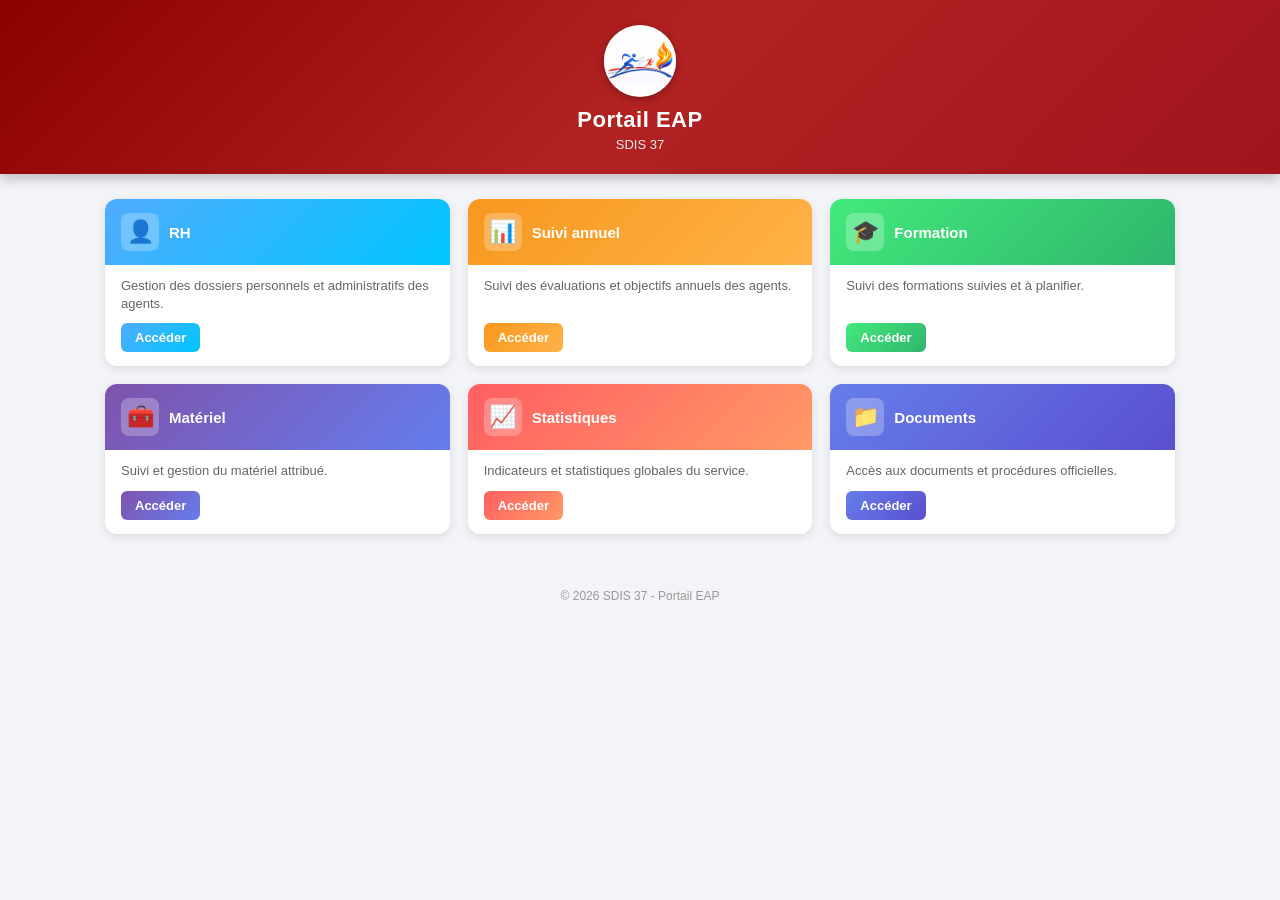
==== commit 49dc5947: "V01 index.html" ====
--- a/index.html
+++ b/index.html
@@ -12,241 +12,237 @@
     background: #f2f4f7;
     color: #333;
     min-height: 100vh;
-    display: flex;
-    flex-direction: column;
-  }
-
-  /* ===== HEADER ===== */
+  }
+
+  /* ===== HEADER / RUBAN ===== */
   header {
     background: linear-gradient(135deg, #8B0000 0%, #B22222 50%, #A0141E 100%);
     color: #fff;
-    padding: 35px 20px 30px;
+    padding: 25px 20px 22px;
     text-align: center;
     box-shadow: 0 4px 12px rgba(0,0,0,0.25);
   }
 
   .logo-circle {
-    width: 90px;
-    height: 90px;
+    width: 72px;
+    height: 72px;
     background: #fff;
     border-radius: 50%;
-    margin: 0 auto 15px;
+    margin: 0 auto 10px;
     display: flex;
     align-items: center;
     justify-content: center;
-    box-shadow: 0 4px 10px rgba(0,0,0,0.3);
-    font-size: 40px;
+    overflow: hidden;
+    box-shadow: 0 2px 8px rgba(0,0,0,0.3);
+  }
+
+  .logo-circle img {
+    width: 100%;
+    height: 100%;
+    object-fit: contain;
   }
 
   header h1 {
-    font-size: 26px;
+    font-size: 22px;
     font-weight: 700;
     letter-spacing: 0.5px;
   }
 
   header p {
-    font-size: 14px;
+    font-size: 13px;
     opacity: 0.9;
-    margin-top: 6px;
-  }
-
-  /* ===== MAIN GRID ===== */
-  main {
-    flex: 1;
+    margin-top: 4px;
+  }
+
+  /* ===== GRILLE DE CARTES ===== */
+  .container {
     max-width: 1100px;
     margin: 0 auto;
-    padding: 40px 20px;
+    padding: 25px 15px 40px;
+  }
+
+  .grid {
     display: grid;
-    grid-template-columns: repeat(auto-fit, minmax(280px, 1fr));
-    gap: 24px;
+    grid-template-columns: repeat(auto-fit, minmax(260px, 1fr));
+    gap: 18px;
   }
 
   .card {
     background: #fff;
     border-radius: 12px;
     overflow: hidden;
-    box-shadow: 0 3px 10px rgba(0,0,0,0.08);
+    box-shadow: 0 3px 10px rgba(0,0,0,0.1);
+    transition: transform 0.2s, box-shadow 0.2s;
     display: flex;
     flex-direction: column;
-    transition: transform 0.2s ease, box-shadow 0.2s ease;
   }
 
   .card:hover {
-    transform: translateY(-4px);
-    box-shadow: 0 8px 18px rgba(0,0,0,0.15);
+    transform: translateY(-3px);
+    box-shadow: 0 6px 16px rgba(0,0,0,0.15);
   }
 
   .card-header {
-    padding: 20px 20px 14px;
+    padding: 14px 16px;
+    display: flex;
+    align-items: center;
+    gap: 10px;
     color: #fff;
   }
 
   .card-header .icon {
-    font-size: 30px;
-    margin-bottom: 8px;
-    display: block;
-  }
-
-  .card-header h2 {
-    font-size: 18px;
+    font-size: 22px;
+    background: rgba(255,255,255,0.25);
+    width: 38px;
+    height: 38px;
+    border-radius: 8px;
+    display: flex;
+    align-items: center;
+    justify-content: center;
+  }
+
+  .card-header h3 {
+    font-size: 15px;
     font-weight: 600;
   }
 
+  /* Dégradés distincts par carte */
+  .grad-rh       { background: linear-gradient(135deg, #4facfe 0%, #00c6ff 100%); }
+  .grad-suivi    { background: linear-gradient(135deg, #f7971e 0%, #ffb347 100%); }
+  .grad-form     { background: linear-gradient(135deg, #43e97b 0%, #2fb56d 100%); }
+  .grad-materiel { background: linear-gradient(135deg, #7f53ac 0%, #647dee 100%); }
+  .grad-stats    { background: linear-gradient(135deg, #ff5e62 0%, #ff9966 100%); }
+  .grad-doc      { background: linear-gradient(135deg, #667eea 0%, #5a4fcf 100%); }
+
   .card-body {
-    padding: 16px 20px 20px;
+    padding: 12px 16px 14px;
+    flex: 1;
     display: flex;
     flex-direction: column;
-    flex: 1;
+    justify-content: space-between;
   }
 
   .card-body p {
-    font-size: 13.5px;
-    color: #555;
-    line-height: 1.5;
-    margin-bottom: 14px;
-  }
-
-  .badge {
+    font-size: 13px;
+    color: #666;
+    margin-bottom: 10px;
+    line-height: 1.4;
+  }
+
+  .card-btn {
+    align-self: flex-start;
+    padding: 7px 14px;
+    border: none;
+    border-radius: 6px;
+    color: #fff;
+    font-size: 13px;
+    font-weight: 600;
+    cursor: pointer;
+    text-decoration: none;
     display: inline-block;
-    font-size: 12px;
-    font-weight: 600;
-    padding: 4px 10px;
-    border-radius: 20px;
-    margin-bottom: 16px;
-    width: fit-content;
-  }
-
-  .btn {
-    margin-top: auto;
-    text-decoration: none;
-    text-align: center;
-    padding: 10px;
-    border-radius: 8px;
-    color: #fff;
-    font-weight: 600;
-    font-size: 14px;
-    transition: opacity 0.2s ease;
-  }
-
-  .btn:hover { opacity: 0.85; }
-
-  /* Couleurs thématiques par carte */
-  .c-rh .card-header, .c-rh .btn { background: #2c7be5; }
-  .c-rh .badge { background: #e7f0fd; color: #2c7be5; }
-
-  .c-suivi .card-header, .c-suivi .btn { background: #e67e22; }
-  .c-suivi .badge { background: #fdf1e6; color: #e67e22; }
-
-  .c-formation .card-header, .c-formation .btn { background: #27ae60; }
-  .c-formation .badge { background: #e8f8ee; color: #27ae60; }
-
-  .c-materiel .card-header, .c-materiel .btn { background: #8e44ad; }
-  .c-materiel .badge { background: #f3e9f7; color: #8e44ad; }
-
-  .c-stats .card-header, .c-stats .btn { background: #16a085; }
-  .c-stats .badge { background: #e5f7f4; color: #16a085; }
-
-  .c-docs .card-header, .c-docs .btn { background: #c0392b; }
-  .c-docs .badge { background: #fbe9e7; color: #c0392b; }
+  }
+
+  .btn-rh       { background: linear-gradient(135deg, #4facfe, #00c6ff); }
+  .btn-suivi    { background: linear-gradient(135deg, #f7971e, #ffb347); }
+  .btn-form     { background: linear-gradient(135deg, #43e97b, #2fb56d); }
+  .btn-materiel { background: linear-gradient(135deg, #7f53ac, #647dee); }
+  .btn-stats    { background: linear-gradient(135deg, #ff5e62, #ff9966); }
+  .btn-doc      { background: linear-gradient(135deg, #667eea, #5a4fcf); }
 
   /* ===== FOOTER ===== */
   footer {
     text-align: center;
-    padding: 18px;
-    font-size: 12.5px;
-    color: #888;
-    background: #fff;
-    border-top: 1px solid #eee;
+    padding: 15px;
+    font-size: 12px;
+    color: #999;
   }
 </style>
 </head>
 <body>
 
-<header>
-  <div class="logo-circle">🚒</div>
-  <h1>Portail EAP - SDIS 37</h1>
-  <p>Espace dédié aux Éducateurs des Activités Physiques</p>
-</header>
-
-<main>
-
-  <div class="card c-rh">
-    <div class="card-header">
-      <span class="icon">👥</span>
-      <h2>Gestion RH</h2>
+  <header>
+    <div class="logo-circle">
+      <img src="assets/logo.png" alt="Logo SDIS 37">
     </div>
-    <div class="card-body">
-      <p>Gestion et suivi des ressources humaines liées aux EAP.</p>
-      <span class="badge">Agents & profils</span>
-      <a href="#" class="btn">Accéder →</a>
+    <h1>Portail EAP</h1>
+    <p>SDIS 37</p>
+  </header>
+
+  <div class="container">
+    <div class="grid">
+
+      <div class="card">
+        <div class="card-header grad-rh">
+          <div class="icon">👤</div>
+          <h3>RH</h3>
+        </div>
+        <div class="card-body">
+          <p>Gestion des dossiers personnels et administratifs des agents.</p>
+          <a href="#" class="card-btn btn-rh">Accéder</a>
+        </div>
+      </div>
+
+      <div class="card">
+        <div class="card-header grad-suivi">
+          <div class="icon">📊</div>
+          <h3>Suivi annuel</h3>
+        </div>
+        <div class="card-body">
+          <p>Suivi des évaluations et objectifs annuels des agents.</p>
+          <a href="#" class="card-btn btn-suivi">Accéder</a>
+        </div>
+      </div>
+
+      <div class="card">
+        <div class="card-header grad-form">
+          <div class="icon">🎓</div>
+          <h3>Formation</h3>
+        </div>
+        <div class="card-body">
+          <p>Suivi des formations suivies et à planifier.</p>
+          <a href="#" class="card-btn btn-form">Accéder</a>
+        </div>
+      </div>
+
+      <div class="card">
+        <div class="card-header grad-materiel">
+          <div class="icon">🧰</div>
+          <h3>Matériel</h3>
+        </div>
+        <div class="card-body">
+          <p>Suivi et gestion du matériel attribué.</p>
+          <a href="#" class="card-btn btn-materiel">Accéder</a>
+        </div>
+      </div>
+
+      <div class="card">
+        <div class="card-header grad-stats">
+          <div class="icon">📈</div>
+          <h3>Statistiques</h3>
+        </div>
+        <div class="card-body">
+          <p>Indicateurs et statistiques globales du service.</p>
+          <a href="#" class="card-btn btn-stats">Accéder</a>
+        </div>
+      </div>
+
+      <div class="card">
+        <div class="card-header grad-doc">
+          <div class="icon">📁</div>
+          <h3>Documents</h3>
+        </div>
+        <div class="card-body">
+          <p>Accès aux documents et procédures officielles.</p>
+          <a href="#" class="card-btn btn-doc">Accéder</a>
+        </div>
+      </div>
+
     </div>
   </div>
 
-  <div class="card c-suivi">
-    <div class="card-header">
-      <span class="icon">📋</span>
-      <h2>Suivi annuel</h2>
-    </div>
-    <div class="card-body">
-      <p>Consultation et mise à jour du suivi annuel des agents.</p>
-      <span class="badge">Bilan annuel</span>
-      <a href="#" class="btn">Accéder →</a>
-    </div>
-  </div>
-
-  <div class="card c-formation">
-    <div class="card-header">
-      <span class="icon">🎓</span>
-      <h2>Formation</h2>
-    </div>
-    <div class="card-body">
-      <p>Accès aux ressources et plannings de formation.</p>
-      <span class="badge">Planning & modules</span>
-      <a href="#" class="btn">Accéder →</a>
-    </div>
-  </div>
-
-  <div class="card c-materiel">
-    <div class="card-header">
-      <span class="icon">🏋️</span>
-      <h2>Matériel</h2>
-    </div>
-    <div class="card-body">
-      <p>Gestion et inventaire du matériel sportif.</p>
-      <span class="badge">Inventaire</span>
-      <a href="#" class="btn">Accéder →</a>
-    </div>
-  </div>
-
-  <div class="card c-stats">
-    <div class="card-header">
-      <span class="icon">📊</span>
-      <h2>Statistiques</h2>
-    </div>
-    <div class="card-body">
-      <p>Indicateurs et bilans des activités physiques.</p>
-      <span class="badge">Tableau de bord</span>
-      <a href="#" class="btn">Accéder →</a>
-    </div>
-  </div>
-
-  <div class="card c-docs">
-    <div class="card-header">
-      <span class="icon">📁</span>
-      <h2>Documents</h2>
-    </div>
-    <div class="card-body">
-      <p>Fiches, protocoles et documents utiles aux EAP.</p>
-      <span class="badge">Ressources</span>
-      <a href="#" class="btn">Accéder →</a>
-    </div>
-  </div>
-
-</main>
-
-<footer>
-  © 2026 Portail EAP - SDIS 37. Tous droits réservés.
-</footer>
+  <footer>
+    © 2026 SDIS 37 - Portail EAP
+  </footer>
 
 </body>
 </html>
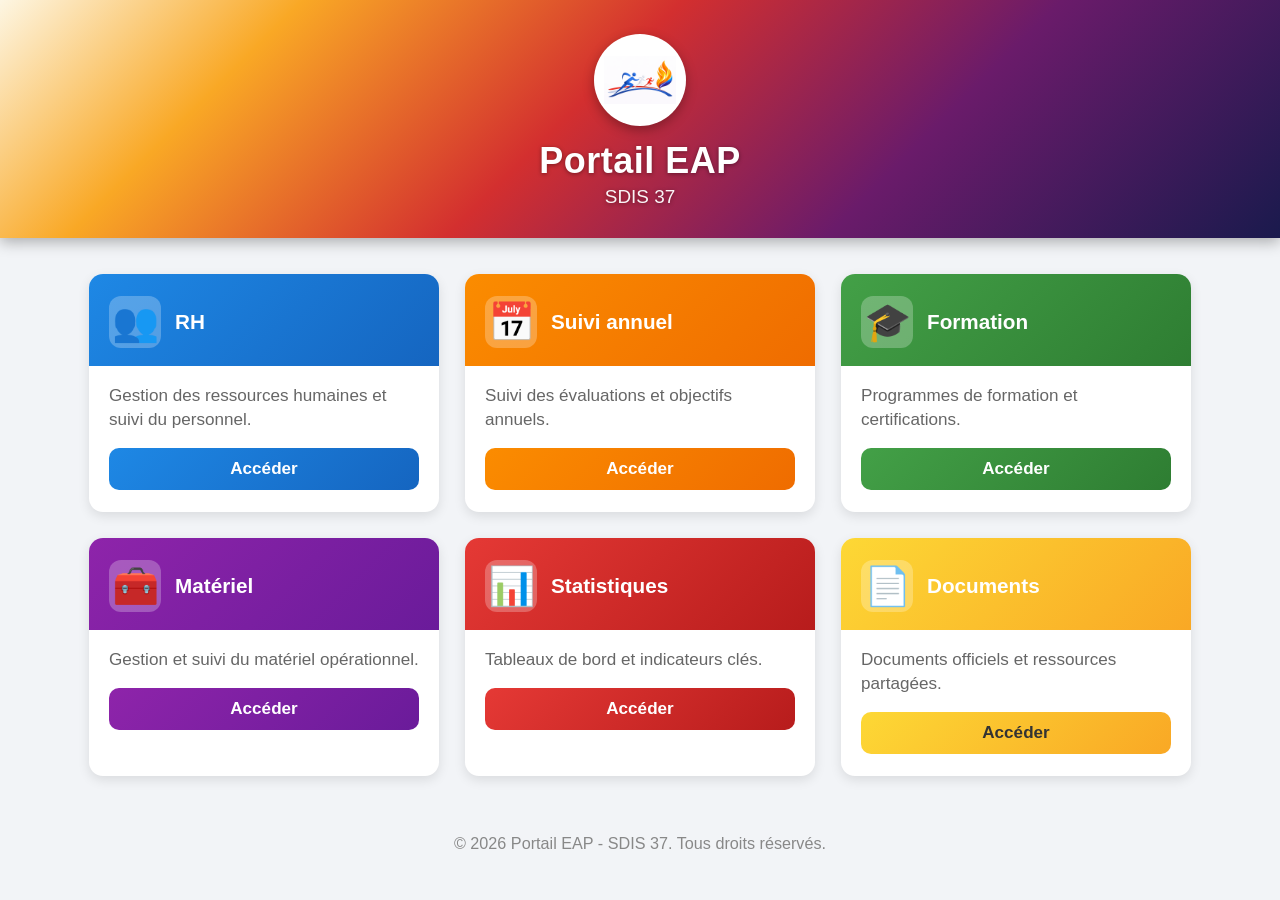
==== commit 432e5a90: "V02 index.html" ====
--- a/index.html
+++ b/index.html
@@ -7,6 +7,8 @@
 <style>
   * { margin: 0; padding: 0; box-sizing: border-box; }
 
+  html { font-size: 18px; } /* base agrandie pour tout le site */
+
   body {
     font-family: 'Segoe UI', Arial, sans-serif;
     background: #f2f4f7;
@@ -14,235 +16,242 @@
     min-height: 100vh;
   }
 
-  /* ===== HEADER / RUBAN ===== */
+  /* ===== HEADER / BANDEAU - dégradé moderne façon ta référence ===== */
   header {
-    background: linear-gradient(135deg, #8B0000 0%, #B22222 50%, #A0141E 100%);
+    background: linear-gradient(135deg,
+      #fdf6e3 0%,
+      #f9a825 20%,
+      #d32f2f 45%,
+      #6a1b6a 70%,
+      #1a1a4d 100%);
     color: #fff;
-    padding: 25px 20px 22px;
+    padding: 34px 20px 30px;
     text-align: center;
-    box-shadow: 0 4px 12px rgba(0,0,0,0.25);
+    box-shadow: 0 4px 14px rgba(0,0,0,0.3);
+    text-shadow: 0 1px 4px rgba(0,0,0,0.4);
   }
 
   .logo-circle {
-    width: 72px;
-    height: 72px;
+    width: 92px;
+    height: 92px;
     background: #fff;
     border-radius: 50%;
-    margin: 0 auto 10px;
     display: flex;
     align-items: center;
     justify-content: center;
+    margin: 0 auto 14px;
+    box-shadow: 0 4px 12px rgba(0,0,0,0.3);
     overflow: hidden;
-    box-shadow: 0 2px 8px rgba(0,0,0,0.3);
   }
 
   .logo-circle img {
-    width: 100%;
-    height: 100%;
+    width: 78%;
+    height: 78%;
     object-fit: contain;
   }
 
   header h1 {
-    font-size: 22px;
+    font-size: 2rem;
     font-weight: 700;
     letter-spacing: 0.5px;
   }
 
   header p {
-    font-size: 13px;
-    opacity: 0.9;
+    font-size: 1.05rem;
+    opacity: 0.95;
     margin-top: 4px;
   }
 
-  /* ===== GRILLE DE CARTES ===== */
-  .container {
-    max-width: 1100px;
+  /* ===== CONTENU ===== */
+  main {
+    max-width: 1150px;
     margin: 0 auto;
-    padding: 25px 15px 40px;
+    padding: 36px 24px;
   }
 
   .grid {
     display: grid;
-    grid-template-columns: repeat(auto-fit, minmax(260px, 1fr));
-    gap: 18px;
+    grid-template-columns: repeat(auto-fit, minmax(280px, 1fr));
+    gap: 26px;
   }
 
   .card {
     background: #fff;
-    border-radius: 12px;
+    border-radius: 14px;
     overflow: hidden;
-    box-shadow: 0 3px 10px rgba(0,0,0,0.1);
-    transition: transform 0.2s, box-shadow 0.2s;
-    display: flex;
-    flex-direction: column;
+    box-shadow: 0 4px 12px rgba(0,0,0,0.1);
+    transition: transform 0.25s ease, box-shadow 0.25s ease;
   }
 
   .card:hover {
-    transform: translateY(-3px);
-    box-shadow: 0 6px 16px rgba(0,0,0,0.15);
+    transform: translateY(-5px);
+    box-shadow: 0 8px 20px rgba(0,0,0,0.18);
   }
 
   .card-header {
-    padding: 14px 16px;
+    padding: 22px 20px 18px;
     display: flex;
     align-items: center;
-    gap: 10px;
+    gap: 14px;
     color: #fff;
   }
 
   .card-header .icon {
-    font-size: 22px;
+    font-size: 2.1rem;
+    width: 52px;
+    height: 52px;
     background: rgba(255,255,255,0.25);
-    width: 38px;
-    height: 38px;
-    border-radius: 8px;
+    border-radius: 12px;
     display: flex;
     align-items: center;
     justify-content: center;
   }
 
   .card-header h3 {
-    font-size: 15px;
+    font-size: 1.15rem;
     font-weight: 600;
   }
 
-  /* Dégradés distincts par carte */
-  .grad-rh       { background: linear-gradient(135deg, #4facfe 0%, #00c6ff 100%); }
-  .grad-suivi    { background: linear-gradient(135deg, #f7971e 0%, #ffb347 100%); }
-  .grad-form     { background: linear-gradient(135deg, #43e97b 0%, #2fb56d 100%); }
-  .grad-materiel { background: linear-gradient(135deg, #7f53ac 0%, #647dee 100%); }
-  .grad-stats    { background: linear-gradient(135deg, #ff5e62 0%, #ff9966 100%); }
-  .grad-doc      { background: linear-gradient(135deg, #667eea 0%, #5a4fcf 100%); }
-
   .card-body {
-    padding: 12px 16px 14px;
-    flex: 1;
-    display: flex;
-    flex-direction: column;
-    justify-content: space-between;
+    padding: 18px 20px 22px;
   }
 
   .card-body p {
-    font-size: 13px;
+    font-size: 0.95rem;
     color: #666;
-    margin-bottom: 10px;
+    margin-bottom: 16px;
     line-height: 1.4;
   }
 
-  .card-btn {
-    align-self: flex-start;
-    padding: 7px 14px;
-    border: none;
-    border-radius: 6px;
+  .card-body .btn {
+    display: inline-block;
+    width: 100%;
+    text-align: center;
+    padding: 11px 0;
+    border-radius: 10px;
     color: #fff;
-    font-size: 13px;
     font-weight: 600;
-    cursor: pointer;
+    font-size: 0.95rem;
     text-decoration: none;
-    display: inline-block;
-  }
-
-  .btn-rh       { background: linear-gradient(135deg, #4facfe, #00c6ff); }
-  .btn-suivi    { background: linear-gradient(135deg, #f7971e, #ffb347); }
-  .btn-form     { background: linear-gradient(135deg, #43e97b, #2fb56d); }
-  .btn-materiel { background: linear-gradient(135deg, #7f53ac, #647dee); }
-  .btn-stats    { background: linear-gradient(135deg, #ff5e62, #ff9966); }
-  .btn-doc      { background: linear-gradient(135deg, #667eea, #5a4fcf); }
-
-  /* ===== FOOTER ===== */
+    transition: filter 0.2s ease;
+  }
+
+  .card-body .btn:hover {
+    filter: brightness(1.08);
+  }
+
+  /* Dégradés par carte, cohérents avec le style GRIMP */
+  .card.rh .card-header { background: linear-gradient(135deg, #1e88e5, #1565c0); }
+  .card.rh .btn { background: linear-gradient(135deg, #1e88e5, #1565c0); }
+
+  .card.suivi .card-header { background: linear-gradient(135deg, #fb8c00, #ef6c00); }
+  .card.suivi .btn { background: linear-gradient(135deg, #fb8c00, #ef6c00); }
+
+  .card.formation .card-header { background: linear-gradient(135deg, #43a047, #2e7d32); }
+  .card.formation .btn { background: linear-gradient(135deg, #43a047, #2e7d32); }
+
+  .card.materiel .card-header { background: linear-gradient(135deg, #8e24aa, #6a1b9a); }
+  .card.materiel .btn { background: linear-gradient(135deg, #8e24aa, #6a1b9a); }
+
+  .card.stats .card-header { background: linear-gradient(135deg, #e53935, #b71c1c); }
+  .card.stats .btn { background: linear-gradient(135deg, #e53935, #b71c1c); }
+
+  .card.docs .card-header { background: linear-gradient(135deg, #fdd835, #f9a825); }
+  .card.docs .btn { background: linear-gradient(135deg, #fdd835, #f9a825); color: #333; }
+
   footer {
     text-align: center;
-    padding: 15px;
-    font-size: 12px;
-    color: #999;
+    padding: 22px;
+    color: #888;
+    font-size: 0.9rem;
   }
 </style>
 </head>
 <body>
 
-  <header>
-    <div class="logo-circle">
-      <img src="assets/logo.png" alt="Logo SDIS 37">
-    </div>
-    <h1>Portail EAP</h1>
-    <p>SDIS 37</p>
-  </header>
-
-  <div class="container">
-    <div class="grid">
-
-      <div class="card">
-        <div class="card-header grad-rh">
-          <div class="icon">👤</div>
-          <h3>RH</h3>
-        </div>
-        <div class="card-body">
-          <p>Gestion des dossiers personnels et administratifs des agents.</p>
-          <a href="#" class="card-btn btn-rh">Accéder</a>
-        </div>
-      </div>
-
-      <div class="card">
-        <div class="card-header grad-suivi">
-          <div class="icon">📊</div>
-          <h3>Suivi annuel</h3>
-        </div>
-        <div class="card-body">
-          <p>Suivi des évaluations et objectifs annuels des agents.</p>
-          <a href="#" class="card-btn btn-suivi">Accéder</a>
-        </div>
-      </div>
-
-      <div class="card">
-        <div class="card-header grad-form">
-          <div class="icon">🎓</div>
-          <h3>Formation</h3>
-        </div>
-        <div class="card-body">
-          <p>Suivi des formations suivies et à planifier.</p>
-          <a href="#" class="card-btn btn-form">Accéder</a>
-        </div>
-      </div>
-
-      <div class="card">
-        <div class="card-header grad-materiel">
-          <div class="icon">🧰</div>
-          <h3>Matériel</h3>
-        </div>
-        <div class="card-body">
-          <p>Suivi et gestion du matériel attribué.</p>
-          <a href="#" class="card-btn btn-materiel">Accéder</a>
-        </div>
-      </div>
-
-      <div class="card">
-        <div class="card-header grad-stats">
-          <div class="icon">📈</div>
-          <h3>Statistiques</h3>
-        </div>
-        <div class="card-body">
-          <p>Indicateurs et statistiques globales du service.</p>
-          <a href="#" class="card-btn btn-stats">Accéder</a>
-        </div>
-      </div>
-
-      <div class="card">
-        <div class="card-header grad-doc">
-          <div class="icon">📁</div>
-          <h3>Documents</h3>
-        </div>
-        <div class="card-body">
-          <p>Accès aux documents et procédures officielles.</p>
-          <a href="#" class="card-btn btn-doc">Accéder</a>
-        </div>
-      </div>
-
-    </div>
+<header>
+  <div class="logo-circle">
+    <img src="assets/logo.png" alt="Logo EAP SDIS 37">
   </div>
-
-  <footer>
-    © 2026 SDIS 37 - Portail EAP
-  </footer>
+  <h1>Portail EAP</h1>
+  <p>SDIS 37</p>
+</header>
+
+<main>
+  <div class="grid">
+
+    <div class="card rh">
+      <div class="card-header">
+        <div class="icon">👥</div>
+        <h3>RH</h3>
+      </div>
+      <div class="card-body">
+        <p>Gestion des ressources humaines et suivi du personnel.</p>
+        <a href="#" class="btn">Accéder</a>
+      </div>
+    </div>
+
+    <div class="card suivi">
+      <div class="card-header">
+        <div class="icon">📅</div>
+        <h3>Suivi annuel</h3>
+      </div>
+      <div class="card-body">
+        <p>Suivi des évaluations et objectifs annuels.</p>
+        <a href="#" class="btn">Accéder</a>
+      </div>
+    </div>
+
+    <div class="card formation">
+      <div class="card-header">
+        <div class="icon">🎓</div>
+        <h3>Formation</h3>
+      </div>
+      <div class="card-body">
+        <p>Programmes de formation et certifications.</p>
+        <a href="#" class="btn">Accéder</a>
+      </div>
+    </div>
+
+    <div class="card materiel">
+      <div class="card-header">
+        <div class="icon">🧰</div>
+        <h3>Matériel</h3>
+      </div>
+      <div class="card-body">
+        <p>Gestion et suivi du matériel opérationnel.</p>
+        <a href="#" class="btn">Accéder</a>
+      </div>
+    </div>
+
+    <div class="card stats">
+      <div class="card-header">
+        <div class="icon">📊</div>
+        <h3>Statistiques</h3>
+      </div>
+      <div class="card-body">
+        <p>Tableaux de bord et indicateurs clés.</p>
+        <a href="#" class="btn">Accéder</a>
+      </div>
+    </div>
+
+    <div class="card docs">
+      <div class="card-header">
+        <div class="icon">📄</div>
+        <h3>Documents</h3>
+      </div>
+      <div class="card-body">
+        <p>Documents officiels et ressources partagées.</p>
+        <a href="#" class="btn">Accéder</a>
+      </div>
+    </div>
+
+  </div>
+</main>
+
+<footer>
+  © 2026 Portail EAP - SDIS 37. Tous droits réservés.
+</footer>
 
 </body>
 </html>
